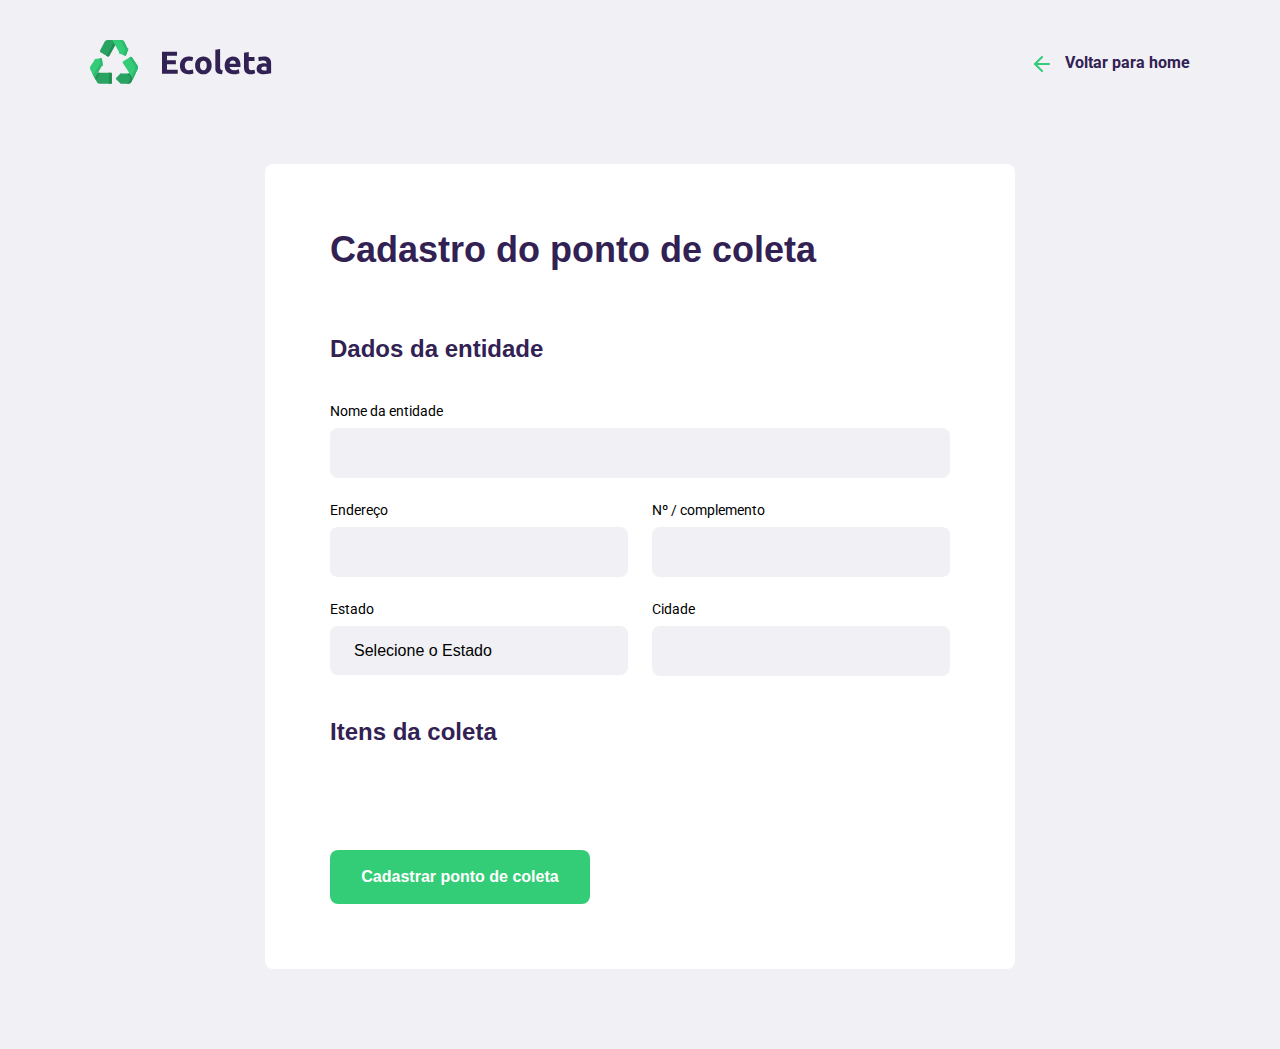
==== create-point.html @ b06c93e5 "Add files via upload" ====
<!DOCTYPE html>
<html lang="pt_br">
<head>
    <meta charset="UTF-8">
    <meta name="viewport" content="width=device-width, initial-scale=1.0">
    <title>Ponto de Coleta</title>
    <link href="https://fonts.googleapis.com/css2?family=Roboto:wght@500;700&;Ubuntu:wght@700&display=swap" rel="stylesheet">
    <link rel="stylesheet" href="/style/main.css">
    <link rel="stylesheet" href="/style/create-point.css">
    <link rel="stylesheet" href="/style/responsive.css">
   
</head>
<body>
    <div id="create-point">

        <header>
                <img src="/assets/logo.svg" alt="logomarca">
                <a href="#"> <span></span> Voltar para home</a>   
        </header>
        
        <form action="">

                <h1>Cadastro do ponto de coleta</h1>

                <fieldset>
                    <legend>
                        <h2>Dados da entidade</h2>
                    </legend>

                        <div class="field">
                            <label for="name">Nome da entidade</label>
                            <input type="text" name="name">
                        </div>

                        <div class="field-group">

                            <div class="field">
                                <label for="adress">Endereço</label>
                                <input type="text" name="adress">
                            </div>

                            <div class="field">
                                <label for="adress2">Nº / complemento</label>
                                <input type="text" name="adress2">
                            </div>    
                        </div>

                        <div class="field-group">

                            <div class="field">
                                <label for="state">Estado</label>
                                <select name="estado"> 
                                    <option value="estado">Selecione o Estado</option> 
                                    <option value="ac">Acre</option> 
                                    <option value="al">Alagoas</option> 
                                    <option value="am">Amazonas</option> 
                                    <option value="ap">Amapá</option> 
                                    <option value="ba">Bahia</option> 
                                    <option value="ce">Ceará</option> 
                                    <option value="df">Distrito Federal</option> 
                                    <option value="es">Espírito Santo</option> 
                                    <option value="go">Goiás</option> 
                                    <option value="ma">Maranhão</option> 
                                    <option value="mt">Mato Grosso</option> 
                                    <option value="ms">Mato Grosso do Sul</option> 
                                    <option value="mg">Minas Gerais</option> 
                                    <option value="pa">Pará</option> 
                                    <option value="pb">Paraíba</option> 
                                    <option value="pr">Paraná</option> 
                                    <option value="pe">Pernambuco</option> 
                                    <option value="pi">Piauí</option> 
                                    <option value="rj">Rio de Janeiro</option> 
                                    <option value="rn">Rio Grande do Norte</option> 
                                    <option value="ro">Rondônia</option> 
                                    <option value="rs">Rio Grande do Sul</option> 
                                    <option value="rr">Roraima</option> 
                                    <option value="sc">Santa Catarina</option> 
                                    <option value="se">Sergipe</option> 
                                    <option value="sp">São Paulo</option> 
                                    <option value="to">Tocantins</option> 
                                </select>
                                <br>
                                
                                    </select>
                                </select>
                                
                            </div>

                            <div class="field">
                                <label for="city">Cidade</label>
                                <input type="text">
                                
                            </div>

                        </div>




                </fieldset>
                    <legend>
                        <h2>Itens da coleta</h2>
                    </legend>

                <fieldset>


                </fieldset>

                <button type="submit">Cadastrar ponto de coleta</button>

        </form>

    </div>
    
      
    
</body>
</html>
---- style/main.css ----
:root {
    --title-color: #322153;
    --primary-color: #34cd77;
}
* {
    margin: 0;
    padding: 0;
}
body {
    font-family: Roboto, sans-serif;
    background: #f0f0f5;
}
a {
    text-decoration: none;
}
h1, h2, h3, h4, h5, h6 {
    color: var(--title-color);
    font-family: Ubuntu, sans-serif;
}
---- style/create-point.css ----
#create-point {
    width: 90%; 
    max-width: 1100px;
    margin: 0 auto;
}
#create-point header {
    margin-top: 40px;
    display: flex; /*Necessário o display para as modificações dos objetos que estão em linha*/
    justify-content: space-between; /*separar os elementos com um espaço entre eles*/
    align-items: center;
}
#create-point header a {
    color: var(--title-color);
    font-weight: bold;
    display: flex; /*Aqui o display e o align é que permite alinhar a setinha corretamente*/
    align-items: center;
} 
#create-point header a span {
    margin-right: 15px;
    background-image: url(../assets/arrow-left.svg); /*assim que insere a imagem não funciona tem q definir largura e altura e o display*/
    display: flex;
    width: 20px;
    height: 20px;
}
form {
    background-color: white;
    margin: 80px auto; /*Centralizar por fora a caixa */
    padding: 65px;
    border-radius: 8px;
    max-width: 750px;
    box-sizing: border-box; /*usado para evitar que o valor do padding seja adicionado*/
}
form h1 {
    font-size: 36px;
}
form fieldset {
    margin-top: 64px;
    border: 0;
}
form legend {
    margin-bottom: 40px;
}
form legend h2 {
    font-size: 24px;
}
form .field {
    flex: 1; /*O flex 1 é para preencher a coluna usa no pai os filhos herdam*/
    display: flex; /*Lembrar que o display usa em pai e filho*/
    flex-direction: column;
    margin-bottom: 24px;
}
form .field-group {
    display: flex;
}
form input, form select {
    background-color: #f0f0f5;
    border: 0;
    padding: 16px 24px;
    font-size: 16px;
    outline: none; /*Tirar a linha preta da seleção*/
    border-radius: 8px;
}
form select {
    -webkit-appearance: none;
    -moz-appearance: none;
    appearance: none;
}
form label {
    font-size: 14px;
    margin-bottom: 9px;
}
form .field-group .field + .field {
    margin-left: 24px; /*Separar os campos de preenchimento*/
}
form button {
    width: 260px;
    height: 54px;
    background-color: var(--primary-color);
    border-radius: 8px;
    color: white;
    font-weight: bold;
    font-size: 16px;
    border: 0;
    margin-top: 40px;
    transition: 400ms;
}
form button:hover {
    background-color: #2fb86e;
}
---- style/responsive.css ----
@media (max-width: 900px) {
    #home-page {
        background-position-x: 70vw;
    }
    #home-page .content {
        align-items: center;
        text-align: center;
    }
    #home-page header a {
        position: absolute;
        bottom: 40px;
        left: 50%;
        transform: translate(-50%);
    }
    #home-page main {
        align-items: center;
    }
}
@media (min-width: 1700px) {
    #home-page {
        background-position-x: 40pw;
    }
}
@media (max-height: 760px) {
    #home-page {
        background-position-y: 200px;
    }
}
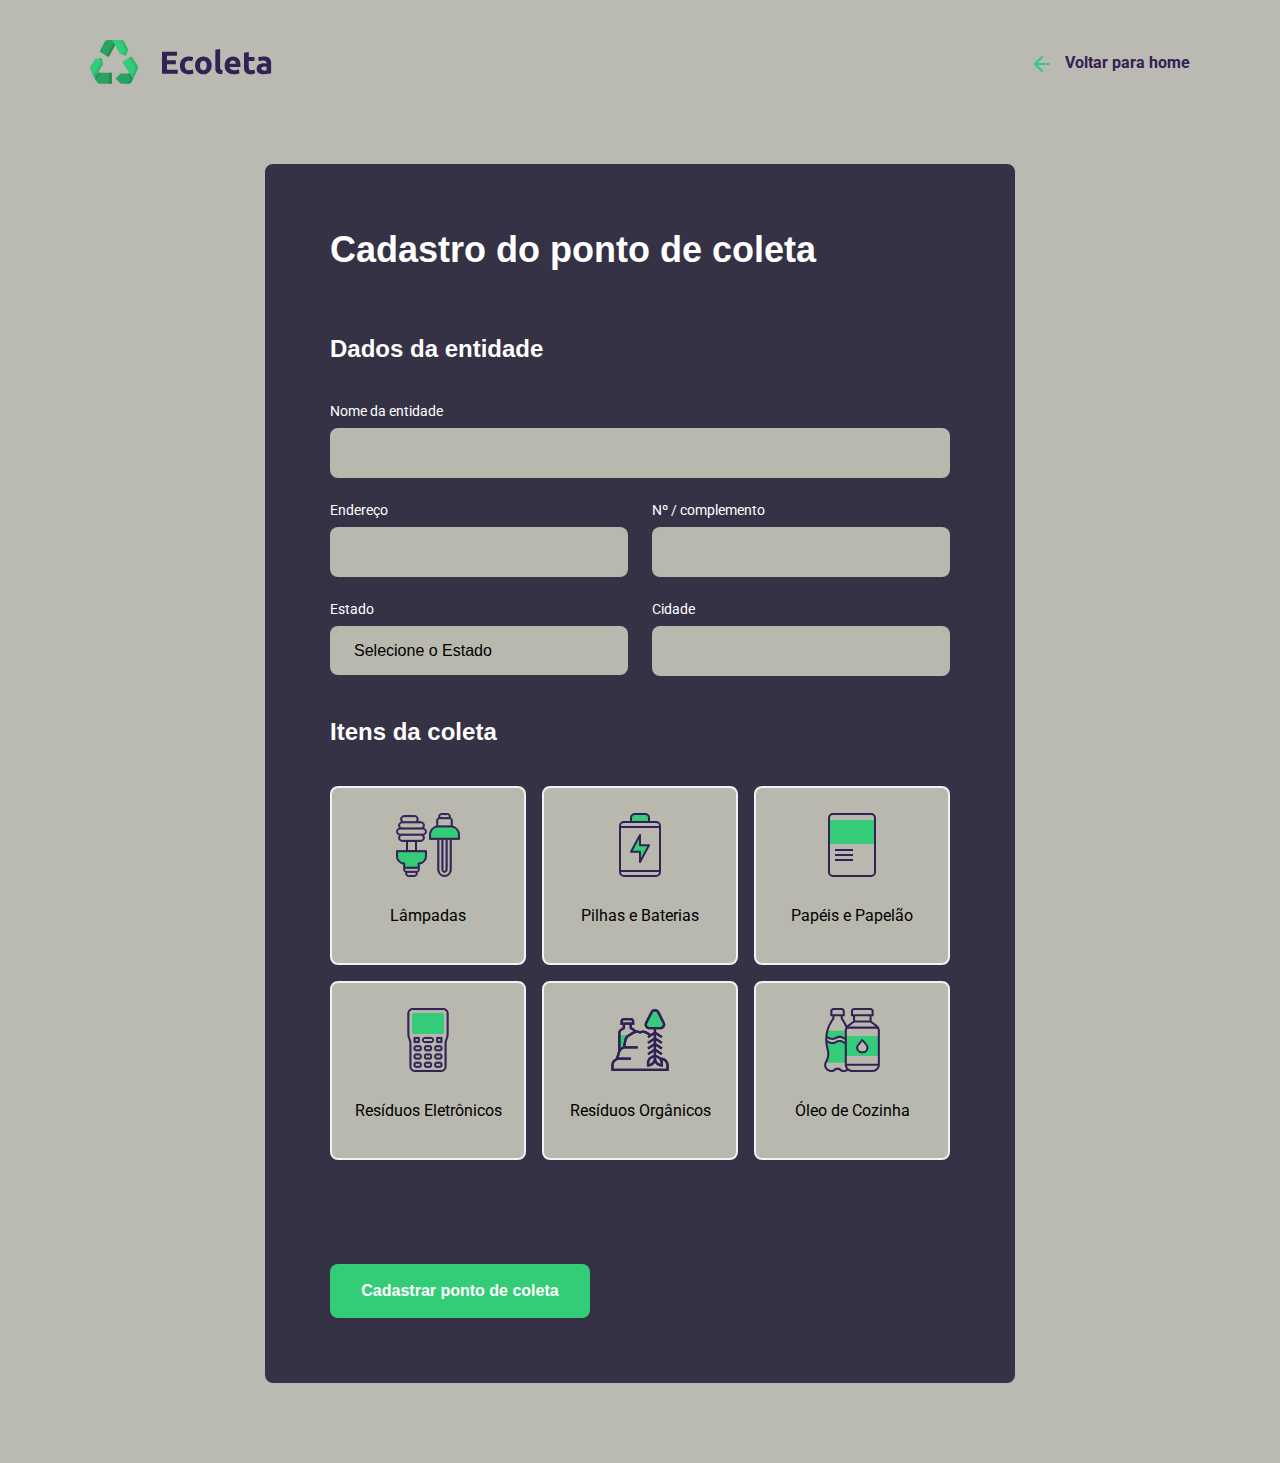
==== commit 3ad62839: "Atualização" ====
--- a/create-point.html
+++ b/create-point.html
@@ -29,19 +29,19 @@
 
                         <div class="field">
                             <label for="name">Nome da entidade</label>
-                            <input type="text" name="name">
+                            <input type="text" name="name" required> 
                         </div>
 
                         <div class="field-group">
 
                             <div class="field">
                                 <label for="adress">Endereço</label>
-                                <input type="text" name="adress">
+                                <input type="text" name="adress" required> <!--required tem que está em todos os input e select-->
                             </div>
 
                             <div class="field">
                                 <label for="adress2">Nº / complemento</label>
-                                <input type="text" name="adress2">
+                                <input type="text" name="adress2" required>
                             </div>    
                         </div>
 
@@ -49,7 +49,7 @@
 
                             <div class="field">
                                 <label for="state">Estado</label>
-                                <select name="estado"> 
+                                <select name="estado" required> 
                                     <option value="estado">Selecione o Estado</option> 
                                     <option value="ac">Acre</option> 
                                     <option value="al">Alagoas</option> 
@@ -80,15 +80,14 @@
                                     <option value="to">Tocantins</option> 
                                 </select>
                                 <br>
-                                
-                                    </select>
+                            
                                 </select>
                                 
                             </div>
 
                             <div class="field">
                                 <label for="city">Cidade</label>
-                                <input type="text">
+                                <input type="text" name="city" required> 
                                 
                             </div>
 
@@ -102,6 +101,35 @@
                         <h2>Itens da coleta</h2>
                     </legend>
 
+                    <div class="items-grid">
+                        <li data-id="1">
+                            <img src="/assets/lampadas.svg" alt="Lâmpadas"> <!--dois click p/ selecionar e ctrl + d-->
+                            <span>Lâmpadas</span>
+                        </li>
+                        <li data-id="2">
+                            <img src="/assets/baterias.svg" alt="Baterias">
+                            <span>Pilhas e Baterias</span>
+                        </li>
+                        <li data-id="3">
+                            <img src="/assets/papeis-papelao.svg" alt="Papel">
+                            <span>Papéis e Papelão</span>
+                        </li>
+                        <li data-id="4">
+                            <img src="/assets/eletronicos.svg" alt="Resíduos">
+                            <span>Resíduos Eletrônicos</span>
+                        </li>
+                        <li data-id="5">
+                            <img src="/assets/organicos.svg" alt="Orgânicos">
+                            <span>Resíduos Orgânicos</span>
+                        </li>
+                        <li data-id="6">
+                            <img src="/assets/oleo.svg" alt="Óleo">
+                            <span>Óleo de Cozinha</span>
+                        </li>
+
+                    </div>
+                    <input type="hidden" name="items">
+
                 <fieldset>
 
 
@@ -113,7 +141,7 @@
 
     </div>
     
-      
+    <script src="/scripts/cpoint.js"></script>  
     
 </body>
 </html>--- a/style/create-point.css
+++ b/style/create-point.css
@@ -1,3 +1,10 @@
+body {
+    background-color: #bab9b2;
+    color: white;
+}
+h1, h2, h3, h4, h5, h6 {
+    color: white;
+}
 #create-point {
     width: 90%; 
     max-width: 1100px;
@@ -23,7 +30,7 @@
     height: 20px;
 }
 form {
-    background-color: white;
+    background-color: #363246;
     margin: 80px auto; /*Centralizar por fora a caixa */
     padding: 65px;
     border-radius: 8px;
@@ -53,7 +60,7 @@
     display: flex;
 }
 form input, form select {
-    background-color: #f0f0f5;
+    background-color: #b8b8af;
     border: 0;
     padding: 16px 24px;
     font-size: 16px;
@@ -86,4 +93,35 @@
 }
 form button:hover {
     background-color: #2fb86e;
-}+}
+.items-grid {
+    display: grid; /*A opção grid é para usar linha e coluna*/
+    grid-template-columns: 1fr 1fr 1fr; /*config a coluna com fração ele ajusta*/
+    gap: 16px; /*fazer a separação dos elementos*/
+}
+.items-grid li {
+    list-style: none;
+    background-color: #b8b8af;
+    border: 2px solid #f0f0f5;
+    border-radius: 8px;
+    height: 140px;
+    padding: 25px 15px 10px;
+    display: flex;
+    flex-direction: column;
+    align-items: center;
+    justify-content: space-between;
+    text-align: center;
+    cursor: pointer;
+}
+.items-grid li span {
+    flex: 1;
+    display: flex;
+    align-items: center;
+    color: black;
+}
+.items-grid li.selected {
+    background-color: #37c878;
+}
+.items-grid li img, .items-grid li span {
+    pointer-events: none; /*não tem evento de click para figura e texto*/
+}
